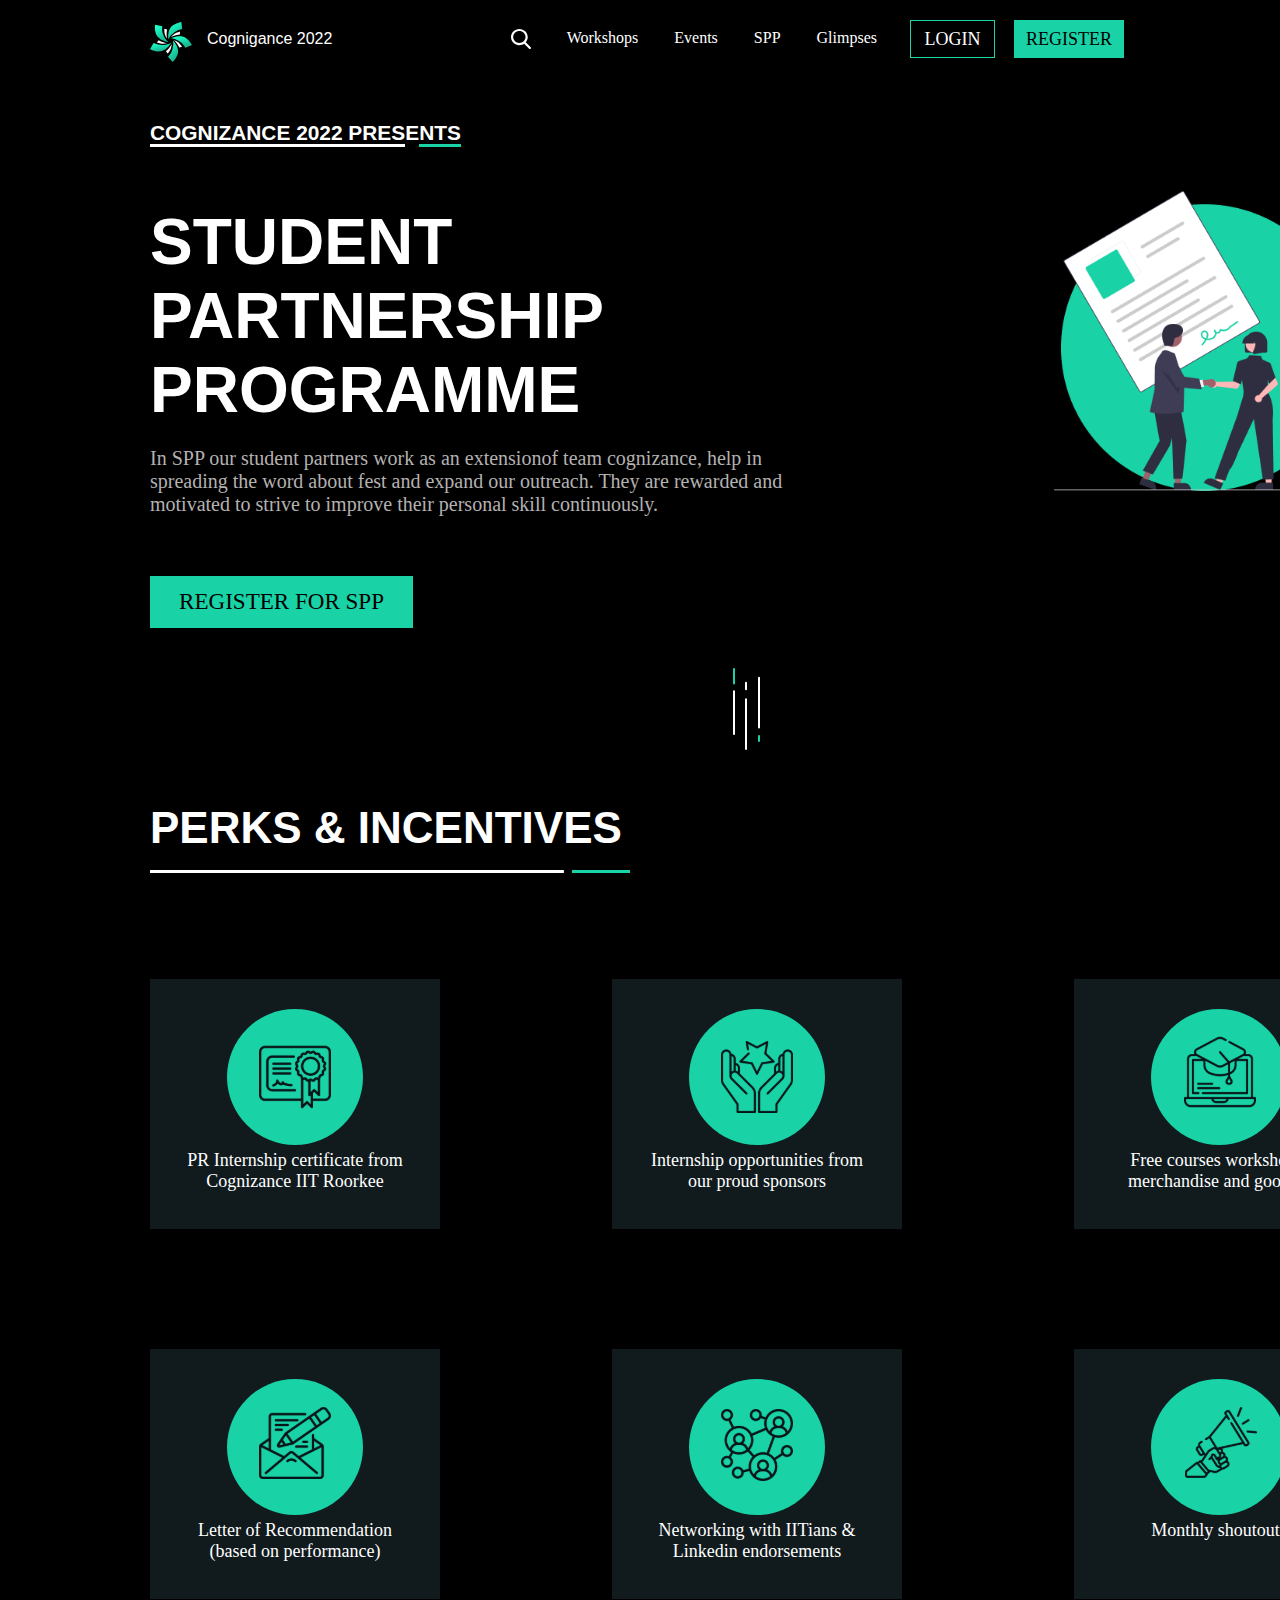
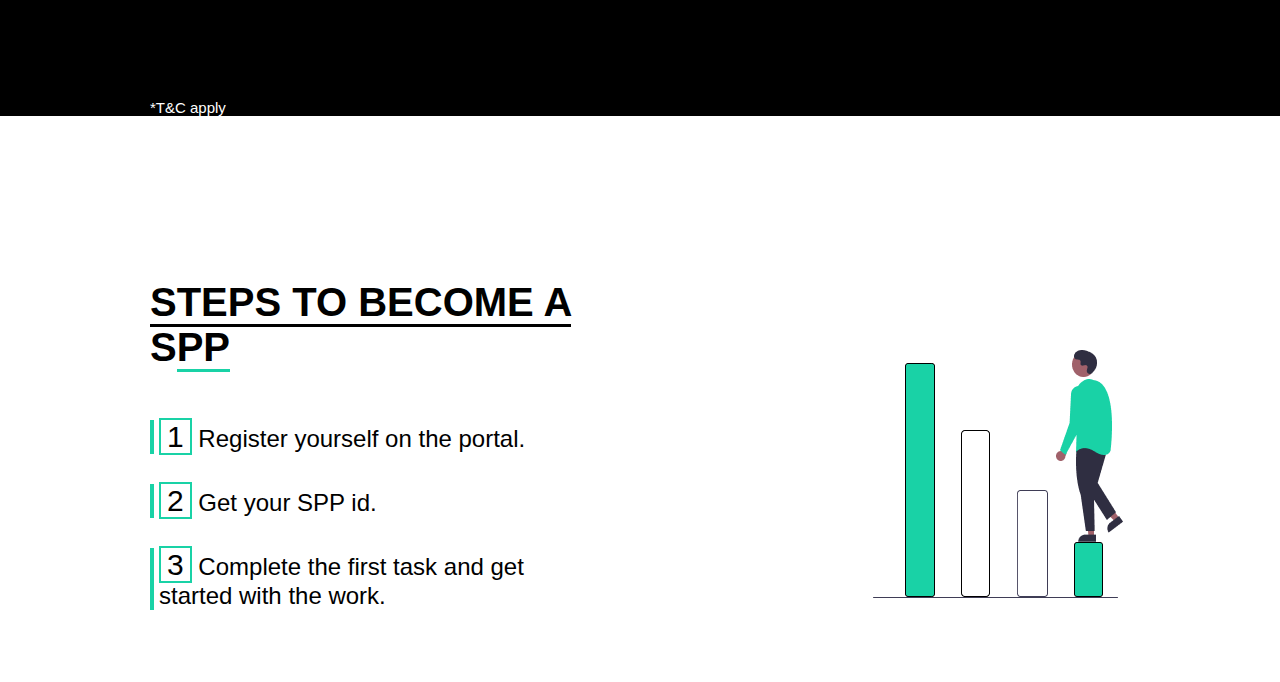
==== SPP/index.html @ 60fe3d7e "new" ====
<!DOCTYPE html>
<html lang="en">

<head>
    <meta charset="UTF-8">
    <meta http-equiv="X-UA-Compatible" content="IE=edge">
    <meta name="viewport" content="width=device-width, initial-scale=1.0">
    <title>Document</title>
    <link rel="stylesheet" href="https://use.fontawesome.com/releases/v5.3.1/css/all.css"
        integrity="sha384-mzrmE5qonljUremFsqc01SB46JvROS7bZs3IO2EmfFsd15uHvIt+Y8vEf7N7fWAU" crossorigin="anonymous">
    <link rel="stylesheet" href="style.css">
</head>

<body>
    <nav class="upperbar">
        <span>
            <img src="logo.svg" alt="LOGO" height="40px">
            <p>Cognigance 2022</p>
        </span>
        <ul>
            <li><img src="search.svg" alt="search"></li>
            <li>Workshops</li>
            <li>Events</li>
            <li>SPP</li>
            <li>Glimpses</li>
        </ul>
        <button type="button" id="loginbutton">LOGIN</button>
        <button type="button" id="registerbutton">REGISTER</button>
    </nav>
    <div class="main">
        <div class="div1">
            <div class="div2">
                <div class="left">
                    <h3><span class="first">COGNIZANCE 2022 PRES</span><span>E</span><span class="second">NTS</span>
                    </h3>
                    <h1>STUDENT<br>PARTNERSHIP<br>PROGRAMME</h1>
                    <p>In SPP our student partners work as an extensionof team cognizance, help in spreading the word
                        about
                        fest and expand our outreach. They are rewarded and motivated to strive to improve their
                        personal
                        skill continuously.</p>
                </div>
                <div class="right">
                    <img src="img1.png" alt="image" height="300.34">
                </div>
            </div>
            <div class="div3">
                <button type="button" id="registerforsppbutton">REGISTER FOR SPP</button>
                <div class="left1">
                    <a class="socialmedia" target="_blank" href="https:www.instagram.com/cogni_iitr"><i
                            class="fab fa-instagram"></i></a>
                    <a class="socialmedia" target="_blank" href="https:www.facebook.com/cogni.iitr"><i
                            class="fab fa-facebook-f"></i></a>
                    <a class="socialmedia" target="_blank" href="https:www.facebook.com/cogni.iitr"><i
                            class="fab fa-twitter"></i></a>
                    <a class="socialmedia" target="_blank" href="https:www.facebook.com/cogni.iitr"><i
                            class="fab fa-linkedin-in"></i></a>
                    <span class="rectangle"><img src="rectangle.png" height="2px" width="34px"></span>
                </div>
            </div>
            <div class="div4">
                <img src="image.svg">
            </div>
            <div class="div5">
                <h1>PERKS & INCENTIVES</h1>
                <img src="underline.svg">
                <div class="div6">
                    <div class="firstrow">
                        <div id="pr" class="square">
                            <img src="pr.svg">
                            <p>PR Internship certificate from Cognizance IIT Roorkee</p>
                        </div>
                        <div id="internship" class="square">
                            <img src="internship.svg">
                            <p>Internship opportunities from our proud sponsors</p>
                        </div>
                        <div id="workshop" class="square">
                            <img src="workshop.svg">
                            <p>Free courses workshops, merchandise and goodies</p>
                        </div>
                    </div>
                    <div class="secondrow">
                        <div id="letter" class="square">
                            <img src="letter.svg">
                            <p>Letter of Recommendation (based on performance)</p>
                        </div>
                        <div id="network" class="square">
                            <img src="network.svg">
                            <p>Networking with IITians & Linkedin endorsements</p>
                        </div>
                        <div id="shoutout" class="square">
                            <img src="shoutout.svg">
                            <p>Monthly shoutouts</p>
                        </div>
                    </div>
                    <p id="tnc">*T&C apply</p>
                </div>
            </div>
        </div>
    </div>
    <section class="steps">
        <div class="white">
            <h1 class="stepshead"><span class="first2">STEPS TO BECOME A </span>S<span class="second2">PP</span></h1>
            <div class="stepsmain">
                <div class="div7"><span class="border">1</span><span> Register yourself on the portal.</span></div>
                <div class="div7"><span class="border">2</span><span> Get your SPP id.</span></div>
                <div class="div7"><span class="border">3</span><span> Complete the first task and get started with the
                        work.</span></div>
            </div>
        </div>
        <div class="stepsimg">
            <img src="left.png">
        </div>
    </section>
</body>

</html>
---- SPP/style.css ----
@import url('http://fonts.cdnfonts.com/css/nexa-bold');
@import url(//db.onlinewebfonts.com/c/f4c9951744c0ef14010218fc1b2f7938?family=Larsseit);
*{
    margin: 0;
    padding: 0;
    box-sizing: border-box;
    font-family: 'Nexa', sans-serif;
}
.upperbar{
    height: 76px;
    display: flex;
    background-color: black;
}
.upperbar ul{
    position: absolute;
    right: 385px;
    top: 11px;
    display: flex;
    list-style: none;
}
.upperbar ul li{
    font-family: "Larsseit";
    color: #FFFFFF;
    padding: 18px;
}
.upperbar ul li a{
    font-family: "Larsseit";
    color: white;
    text-decoration: none;
    padding: 0px 18px;
}
.upperbar span{
    display: flex;
    position: absolute;
    left: 150px;
    top: 22px;
}
.upperbar span p{
    /* font-family: "Larsseit"; */
    color: #FFFFFF;
    padding-left: 15px;
    padding-top: 8px;
}
#loginbutton{
    font-size: 18px;
    font-family: "Larsseit";
    color: white;
    background-color: transparent;
    border: 1px solid #19D2A6;
    width: 85px;
    height: 38px;

    position: absolute;
    right: 285px;
    top: 20px;
}
#registerbutton{
    font-size: 18px;
    font-family: "Larsseit";
    color: black;
    background-color: #19D2A6;
    height: 38px;
    width: 110px;
    padding: 10px,20px;

    position: absolute;
    top: 20px;
    right: 156px;
    border: 0.8px solid #19D2A6;
}
.main{
    background-color: black;
    position: relative;
}
.div1{
    background-color: black;
    position: absolute;
    padding-left: 150px;
    padding-right: 156px;
    padding-top: 45px;
}
.div2{
    display: flex;
}
.left{
    color: white;
}
.right{
    padding-top: 70px;
    padding-left: 265px;
}
.left h3{
    font-size: 20.8912px;
}
.left p{
    font-family: "Larsseit";
    color: rgb(180, 177, 177);
}
.first{
    border-bottom: 3px solid white;
}
.second{
    border-bottom: 3px solid #19D2A6;
}
.left h1{
    font-size: 64px;
    padding-top: 60px;
}
.left p{
    font-weight: 300;
    font-size: 20px;
    padding-top: 20px;
}
#registerforsppbutton{
    font-size: 18px;
    font-family: "Larsseit";
    color: black;
    background-color: #19D2A6;
    width: 263.12px;
    height: 51.78px;
    padding: 10px,20px;
    border: 0.8px solid #19D2A6;
    padding: 10px 16px;

    font-weight: 500;
    font-size: 23.0585px;
}
.div3{
    padding-top: 60px;
    display: flex;
}
.left1{
    display: flex;
    position: absolute;
    right: 156px;
    padding-top: 10px;
}
.socialmedia{
    font-size: 20px;
    padding-right: 18px;
    padding-left: 18px;
    color: white;
}
.rectangle{
    padding-top: 0px;
}
.div4{
    position: absolute;
    right: 50%;
    padding-top: 40px;
    justify-content: center;
    align-items: center;
}
.div5{
    padding-top: 175px;
    color: white;
    font-size: 22px;
}
.div6{
    background-color: black;
}
.firstrow{
    padding-top: 100px;
    display: flex;
}
.secondrow{
    display: flex;
}
.square{
    background-color: #111B1E;
    width: 290px;
    height: 250px;
    padding-top: 30px;
    font-size: 18px;
    text-align: center;
}
.square p{
    padding-right: 30px;
    padding-left: 30px;
    font-family: "Larsseit";
}
#pr{
    margin-right: 172px;
    margin-bottom: 60px
}
#internship{
    margin-bottom: 60px;
}
#workshop{
    margin-left: 172px;
    margin-bottom: 60px;
}
#letter{
    margin-right: 172px;
    margin-top: 60px;
}
#network{
    margin-top: 60px;
}
#shoutout{
    margin-left: 172px;
    margin-top: 60px;
}
#tnc{
    padding-top: 100px;
    font-size: 15px;
}
.steps{
    display: flex;
    color: black;
    background-color: white;
    position: absolute;
    left: 150px;
    right: 156px;
    top: 1880px;
}
.stepshead{
    font-size: 40px;
    padding-bottom: 50px;
}
.first2{
    border-bottom: 3px solid black;
}
.second2{
    border-bottom: 3px solid #19D2A6;
}
.div7{
    font-size: 24px;
    border-left: 4px solid #19D2A6;
    margin-bottom: 30px;
    padding-left: 5px;
}
.border{
    font-size: 30px;
    border: 2px solid #19D2A6;
    padding-left: 6px;
    padding-right: 6px;
}
.stepsimg{
    padding-left: 300px;
    padding-top: 70px;
    padding-bottom: 80px;
}
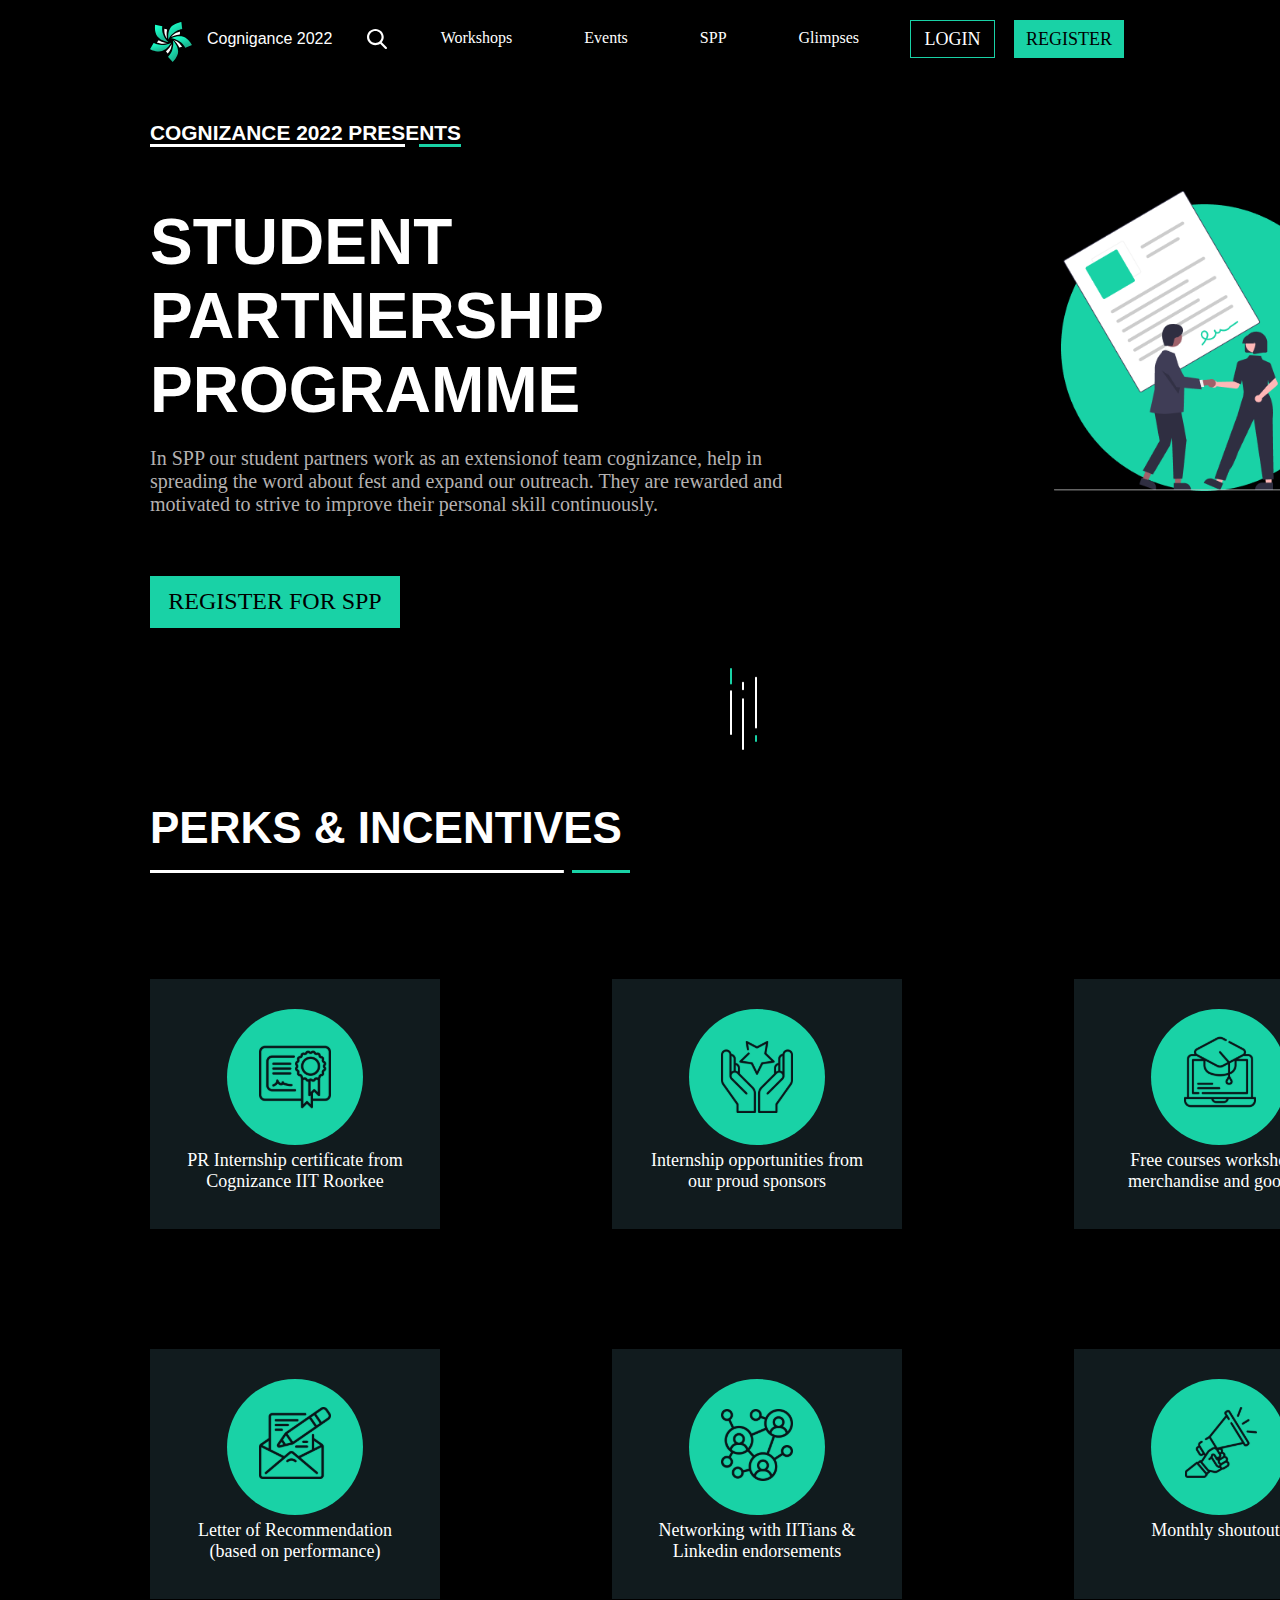
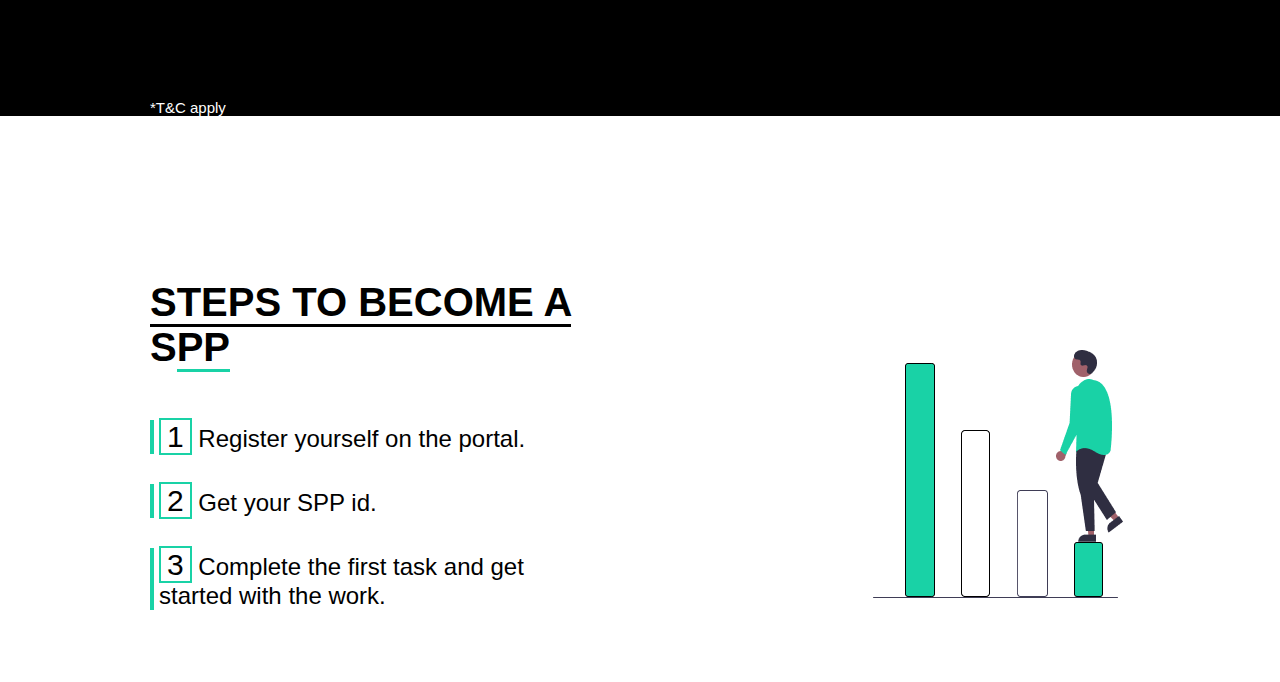
==== commit 6fd67df6: "improvement" ====
--- a/SPP/index.html
+++ b/SPP/index.html
@@ -19,13 +19,13 @@
         </span>
         <ul>
             <li><img src="search.svg" alt="search"></li>
-            <li>Workshops</li>
-            <li>Events</li>
-            <li>SPP</li>
-            <li>Glimpses</li>
+            <li><a href="https://sa-pi-em.github.io/sahil/portfolio/" target="_blank">Workshops</a></li>
+            <li><a href="https://sa-pi-em.github.io/sahil/portfolio/" target="_blank">Events</a></li>
+            <li><a href="https://sa-pi-em.github.io/sahil/portfolio/" target="_blank">SPP</a></li>
+            <li><a href="https://sa-pi-em.github.io/sahil/portfolio/" target="_blank">Glimpses</a></li>
         </ul>
-        <button type="button" id="loginbutton">LOGIN</button>
-        <button type="button" id="registerbutton">REGISTER</button>
+        <button type="button" id="loginbutton"><a href="https://sa-pi-em.github.io/sahil/helloworld/" target="_blank">LOGIN</a></button>
+        <button type="button" id="registerbutton"><a href="https://sa-pi-em.github.io/sahil/helloworld/" target="_blank">REGISTER</a></button>
     </nav>
     <div class="main">
         <div class="div1">
@@ -45,15 +45,15 @@
                 </div>
             </div>
             <div class="div3">
-                <button type="button" id="registerforsppbutton">REGISTER FOR SPP</button>
+                <button type="button" id="registerforsppbutton"><a href="https://sa-pi-em.github.io/sahil/helloworld/" target="_blank">REGISTER FOR SPP</a></button>
                 <div class="left1">
                     <a class="socialmedia" target="_blank" href="https:www.instagram.com/cogni_iitr"><i
                             class="fab fa-instagram"></i></a>
                     <a class="socialmedia" target="_blank" href="https:www.facebook.com/cogni.iitr"><i
                             class="fab fa-facebook-f"></i></a>
-                    <a class="socialmedia" target="_blank" href="https:www.facebook.com/cogni.iitr"><i
+                    <a class="socialmedia" target="_blank" href="https://twitter.com/CognizanceIITR"><i
                             class="fab fa-twitter"></i></a>
-                    <a class="socialmedia" target="_blank" href="https:www.facebook.com/cogni.iitr"><i
+                    <a class="socialmedia" target="_blank" href="https://www.linkedin.com/company/cognizance-iit-roorkee/"><i
                             class="fab fa-linkedin-in"></i></a>
                     <span class="rectangle"><img src="rectangle.png" height="2px" width="34px"></span>
                 </div>
--- a/SPP/style.css
+++ b/SPP/style.css
@@ -1,4 +1,4 @@
-@import url('http://fonts.cdnfonts.com/css/nexa-bold');
+ @import url('http://fonts.cdnfonts.com/css/nexa-bold');
 @import url(//db.onlinewebfonts.com/c/f4c9951744c0ef14010218fc1b2f7938?family=Larsseit);
 *{
     margin: 0;
@@ -54,10 +54,13 @@
     right: 285px;
     top: 20px;
 }
+#loginbutton a{
+    font-size: 18px;
+    font-family: "Larsseit";
+    color: white;
+    text-decoration: none;
+}
 #registerbutton{
-    font-size: 18px;
-    font-family: "Larsseit";
-    color: black;
     background-color: #19D2A6;
     height: 38px;
     width: 110px;
@@ -68,6 +71,12 @@
     right: 156px;
     border: 0.8px solid #19D2A6;
 }
+#registerbutton a{
+    font-size: 18px;
+    font-family: "Larsseit";
+    color: black;
+    text-decoration: none;
+}
 .main{
     background-color: black;
     position: relative;
@@ -76,7 +85,7 @@
     background-color: black;
     position: absolute;
     padding-left: 150px;
-    padding-right: 156px;
+    padding-right: 150px;
     padding-top: 45px;
 }
 .div2{
@@ -112,11 +121,10 @@
     padding-top: 20px;
 }
 #registerforsppbutton{
-    font-size: 18px;
     font-family: "Larsseit";
     color: black;
     background-color: #19D2A6;
-    width: 263.12px;
+    width: 250px;
     height: 51.78px;
     padding: 10px,20px;
     border: 0.8px solid #19D2A6;
@@ -125,6 +133,12 @@
     font-weight: 500;
     font-size: 23.0585px;
 }
+#registerforsppbutton a{
+    font-size: 24px;
+    font-family: "Larsseit";
+    color: black;
+    text-decoration: none;
+}
 .div3{
     padding-top: 60px;
     display: flex;
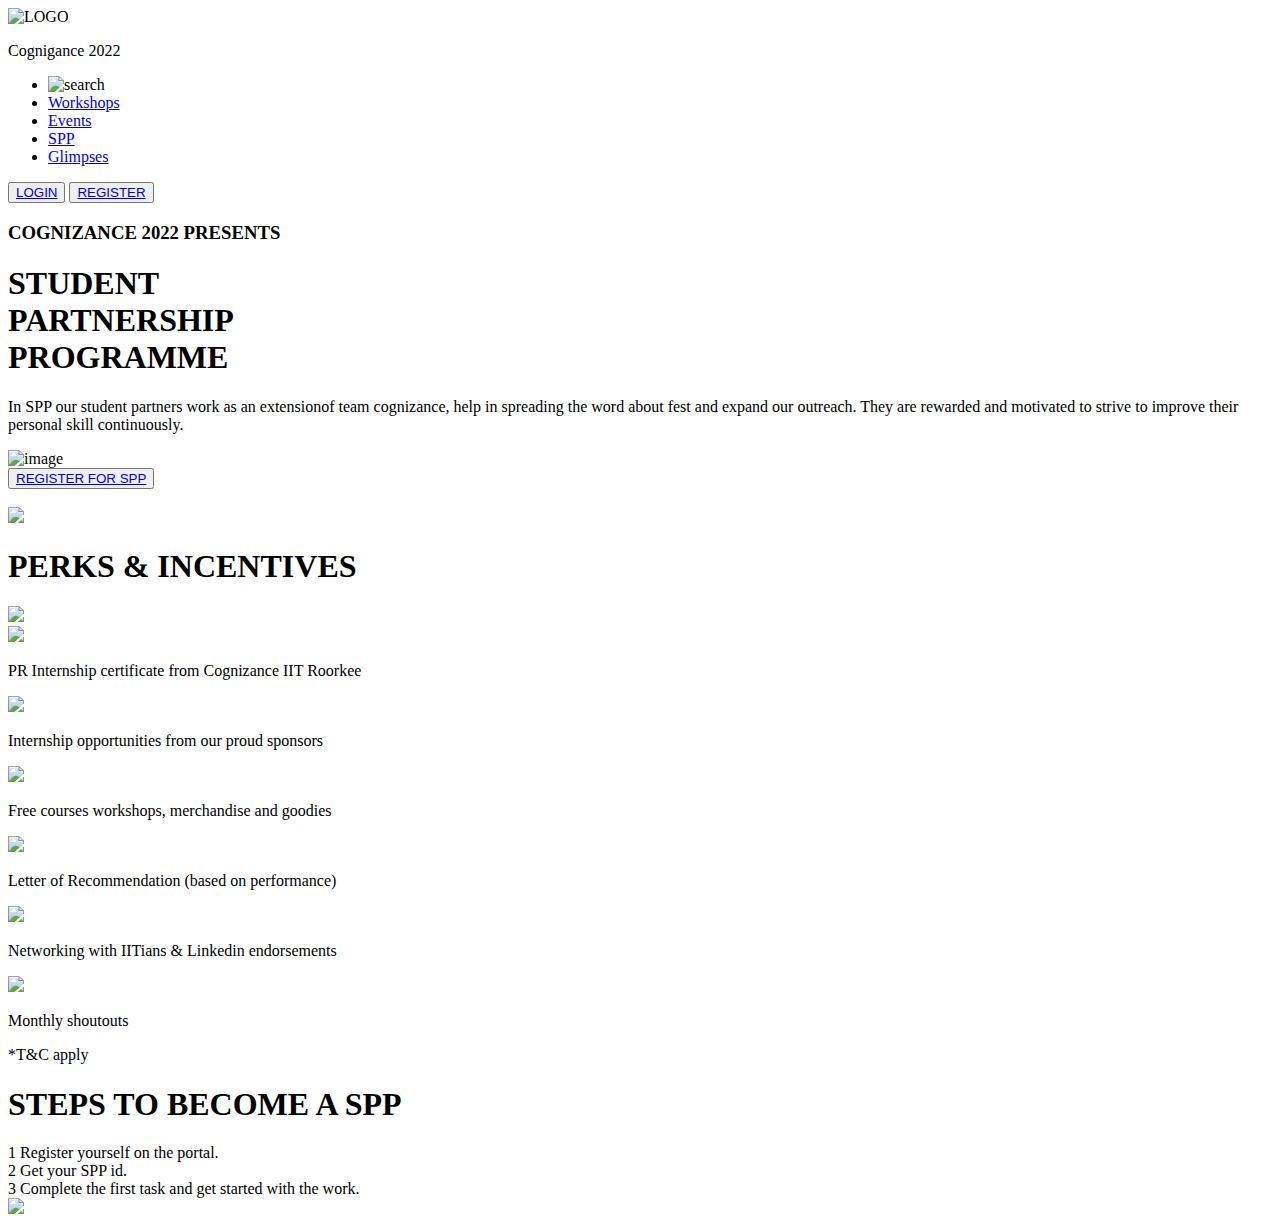
==== commit 19207a51: "update" ====
--- a/SPP/index.html
+++ b/SPP/index.html
@@ -5,7 +5,7 @@
     <meta charset="UTF-8">
     <meta http-equiv="X-UA-Compatible" content="IE=edge">
     <meta name="viewport" content="width=device-width, initial-scale=1.0">
-    <title>Document</title>
+    <title>SPP</title>
     <link rel="stylesheet" href="https://use.fontawesome.com/releases/v5.3.1/css/all.css"
         integrity="sha384-mzrmE5qonljUremFsqc01SB46JvROS7bZs3IO2EmfFsd15uHvIt+Y8vEf7N7fWAU" crossorigin="anonymous">
     <link rel="stylesheet" href="style.css">
@@ -19,13 +19,13 @@
         </span>
         <ul>
             <li><img src="search.svg" alt="search"></li>
-            <li><a href="https://sa-pi-em.github.io/sahil/portfolio/" target="_blank">Workshops</a></li>
-            <li><a href="https://sa-pi-em.github.io/sahil/portfolio/" target="_blank">Events</a></li>
-            <li><a href="https://sa-pi-em.github.io/sahil/portfolio/" target="_blank">SPP</a></li>
-            <li><a href="https://sa-pi-em.github.io/sahil/portfolio/" target="_blank">Glimpses</a></li>
+            <li><a href="https://sa-pi-em.github.io/sahil/hello/" target="_blank">Workshops</a></li>
+            <li><a href="https://sa-pi-em.github.io/sahil/hello/" target="_blank">Events</a></li>
+            <li><a href="https://sa-pi-em.github.io/sahil/hello/" target="_blank">SPP</a></li>
+            <li><a href="https://sa-pi-em.github.io/sahil/hello/" target="_blank">Glimpses</a></li>
         </ul>
-        <button type="button" id="loginbutton"><a href="https://sa-pi-em.github.io/sahil/helloworld/" target="_blank">LOGIN</a></button>
-        <button type="button" id="registerbutton"><a href="https://sa-pi-em.github.io/sahil/helloworld/" target="_blank">REGISTER</a></button>
+        <button type="button" id="loginbutton"><a href="https://sa-pi-em.github.io/sahil/portfolio/" target="_blank">LOGIN</a></button>
+        <button type="button" id="registerbutton"><a href="https://sa-pi-em.github.io/sahil/portfolio/" target="_blank">REGISTER</a></button>
     </nav>
     <div class="main">
         <div class="div1">
@@ -45,7 +45,7 @@
                 </div>
             </div>
             <div class="div3">
-                <button type="button" id="registerforsppbutton"><a href="https://sa-pi-em.github.io/sahil/helloworld/" target="_blank">REGISTER FOR SPP</a></button>
+                <button type="button" id="registerforsppbutton"><a href="https://sa-pi-em.github.io/sahil/portfolio/" target="_blank">REGISTER FOR SPP</a></button>
                 <div class="left1">
                     <a class="socialmedia" target="_blank" href="https:www.instagram.com/cogni_iitr"><i
                             class="fab fa-instagram"></i></a>
